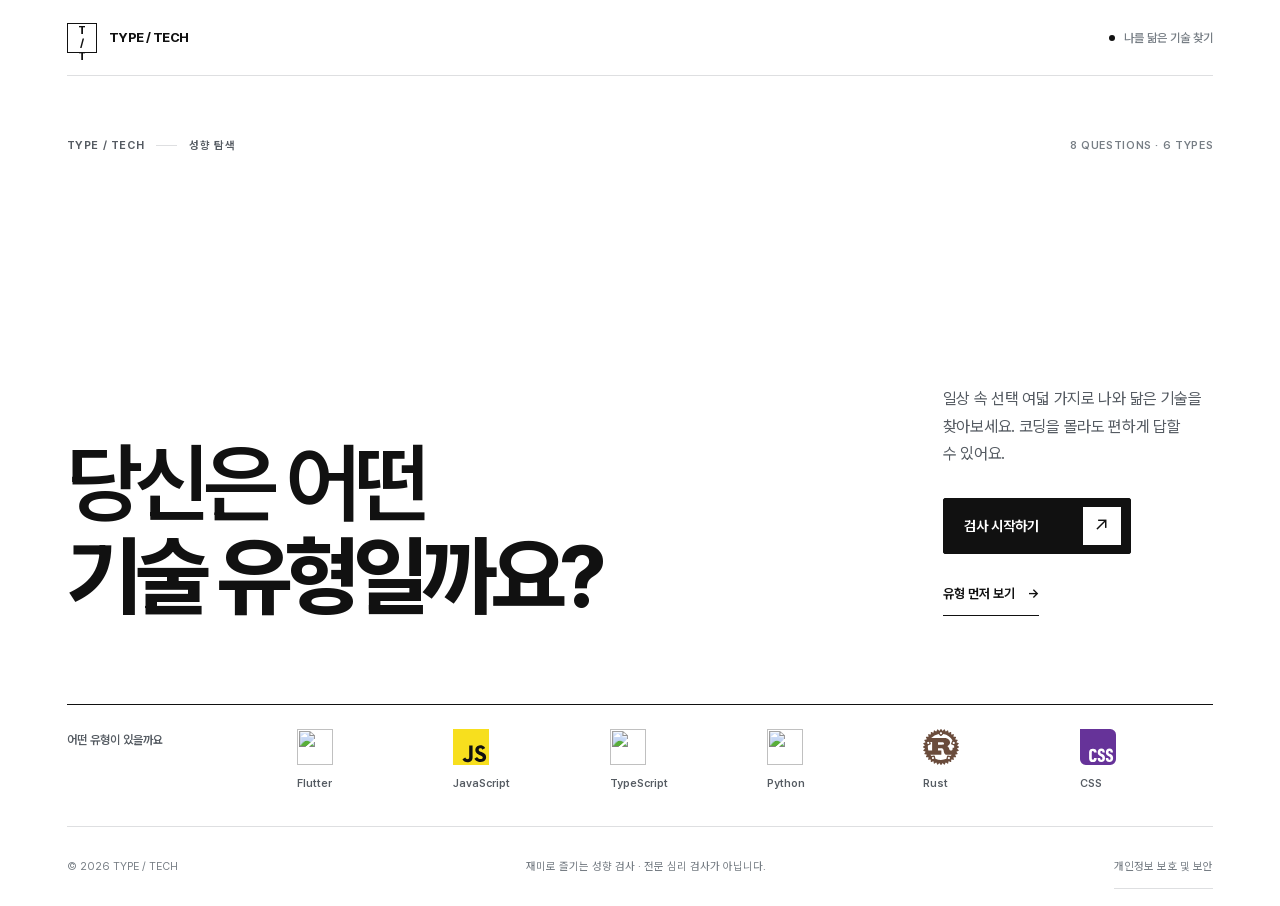
==== index.html @ c96d3335 "Build TYPE/TECH personality quiz" ====
<!doctype html>
<html lang="ko">
<head>
  <meta charset="utf-8">
  <meta name="viewport" content="width=device-width, initial-scale=1">
  <meta name="theme-color" content="#ffffff">
  <meta name="description" content="일상 속 선택으로 알아보는 나의 개발 기술 유형. 코딩을 몰라도 즐길 수 있는 8문항 성향 검사.">
  <title>당신은 어떤 기술 유형일까요? | TYPE / TECH</title>
  <link rel="icon" href="assets/favicon.svg" type="image/svg+xml">
  <link rel="stylesheet" href="style.css">
  <script src="script.js" defer></script>
</head>
<body>
  <a class="skip-link" href="#app">본문으로 건너뛰기</a>
  <div class="site-shell">
    <header class="topbar">
      <a class="brand" href="./" aria-label="TYPE / TECH 처음으로"><span class="brand-icon" aria-hidden="true">T<span>/</span>T</span><span class="brand-name">TYPE / TECH</span></a>
      <span class="topbar-note"><span class="signal-dot" aria-hidden="true"></span> 나를 닮은 기술 찾기</span>
    </header>

    <main id="app" class="app" aria-live="polite"></main>

    <footer class="footer">
      <span>© 2026 TYPE / TECH</span>
      <span>재미로 즐기는 성향 검사 · 전문 심리 검사가 아닙니다.</span>
      <a href="privacy.html">개인정보 보호 및 보안</a>
    </footer>
  </div>
</body>
</html>
---- style.css ----
@font-face {
  font-family: Pretendard;
  src: url("assets/fonts/PretendardVariable.woff2") format("woff2");
  font-style: normal;
  font-weight: 100 900;
  font-display: swap;
}

:root {
  color-scheme: light;
  --ink: #111111;
  --soft: #555b62;
  --quiet: #767d84;
  --line: #dedfe1;
  --paper: #ffffff;
  --surface: #f5f5f7;
  --ease: cubic-bezier(.22, .8, .2, 1);
  font-family: Pretendard, "Apple SD Gothic Neo", "Malgun Gothic", sans-serif;
  color: var(--ink);
  background: var(--paper);
  font-synthesis: none;
}

* { box-sizing: border-box; }
html { scroll-behavior: smooth; }
body { min-width: 320px; margin: 0; }
body, button, input, select, textarea { font-family: Pretendard, "Apple SD Gothic Neo", "Malgun Gothic", sans-serif; }
button, a { -webkit-tap-highlight-color: transparent; touch-action: manipulation; }
button { font: inherit; cursor: pointer; }
a { color: inherit; }
h1, h2, h3, p { margin: 0; }
img { display: block; }
[tabindex="-1"]:focus { outline: none; }
button:focus-visible, a:focus-visible { outline: 2px solid var(--ink); outline-offset: 4px; }
.skip-link { position: absolute; z-index: 10; top: -80px; left: 20px; padding: 12px 16px; background: var(--ink); color: #fff; text-decoration: none; }
.skip-link:focus { top: 12px; }
.sr-only { position: absolute; width: 1px; height: 1px; padding: 0; margin: -1px; overflow: hidden; clip: rect(0, 0, 0, 0); white-space: nowrap; border: 0; }

.site-shell { width: min(100%, 1600px); min-height: 100svh; display: flex; flex-direction: column; margin: 0 auto; padding: 0 clamp(20px, 5.2vw, 82px); }
.topbar { height: 76px; flex: none; display: flex; align-items: center; justify-content: space-between; gap: 24px; border-bottom: 1px solid var(--line); }
.brand { min-height: 44px; display: inline-flex; align-items: center; gap: 12px; text-decoration: none; transition: opacity .18s ease; }
.brand:hover { opacity: .67; }
.brand:active { opacity: .45; transition-duration: .06s; }
.brand-icon { width: 30px; height: 30px; display: grid; place-items: center; border: 1px solid var(--ink); color: var(--ink); font-size: 11px; font-weight: 760; letter-spacing: -.09em; }
.brand-icon span { margin-inline: 1px; }
.brand-name { font-size: 13px; font-weight: 740; letter-spacing: -.04em; }
.topbar-note { display: inline-flex; align-items: center; gap: 9px; color: var(--quiet); font-size: 12px; font-weight: 520; }
.signal-dot { width: 6px; height: 6px; border-radius: 50%; background: var(--ink); }
.app { flex: 1; width: 100%; }
.app > section { animation: stage-in .34s var(--ease) both; }
.eyebrow { display: inline-flex; align-items: center; gap: 12px; color: var(--soft); font-size: 11px; font-weight: 650; letter-spacing: .055em; }
.eyebrow-number { color: var(--ink); font-weight: 800; }
.eyebrow-divider { width: 21px; height: 1px; background: var(--line); }

.primary-button { min-height: 56px; display: inline-flex; align-items: center; justify-content: space-between; gap: 44px; padding: 0 9px 0 20px; border: 1px solid var(--ink); border-radius: 2px; background: var(--ink); color: #fff; font-size: 14px; font-weight: 650; transition: background .18s ease, transform .18s var(--ease); }
.primary-button:hover { background: #303030; }
.primary-button:active { background: #414141; transform: scale(.98); transition-duration: .06s; }
.button-arrow { width: 38px; height: 38px; display: grid; place-items: center; background: #fff; color: var(--ink); font-size: 19px; font-weight: 400; }
.link-button, .text-button { min-height: 44px; padding: 0; border: 0; background: transparent; color: var(--ink); font-size: 13px; font-weight: 640; text-align: left; transition: opacity .18s ease, transform .18s var(--ease); }
.link-button { display: inline-flex; align-items: center; gap: 12px; border-bottom: 1px solid var(--ink); }
.link-button:hover, .text-button:hover { opacity: .58; }
.link-button:active, .text-button:active { transform: scale(.975); transition-duration: .06s; }

/* Landing: one editorial frame and a quiet logo index. */
.intro { min-height: min(760px, calc(100svh - 150px)); display: flex; flex-direction: column; padding: clamp(48px, 7vh, 94px) 0 36px; }
.intro-top { display: flex; justify-content: space-between; align-items: center; gap: 16px; }
.intro-edition { color: var(--quiet); font-size: 11px; font-weight: 570; letter-spacing: .06em; font-variant-numeric: tabular-nums; }
.intro-content { flex: 1; display: grid; grid-template-columns: minmax(0, 1.65fr) minmax(250px, .55fr); align-items: end; gap: clamp(28px, 5vw, 90px); padding: 68px 0 80px; }
.intro h1 { max-width: 1000px; font-size: clamp(58px, 6.8vw, 108px); font-weight: 610; line-height: 1.075; letter-spacing: -.075em; word-break: keep-all; text-wrap: balance; }
.intro h1 em { font-style: normal; font-weight: 760; }
.intro-side { max-width: 330px; padding-bottom: 8px; }
.intro-copy { color: var(--soft); font-size: clamp(16px, 1.2vw, 18px); line-height: 1.72; letter-spacing: -.018em; word-break: keep-all; text-wrap: pretty; }
.action-row { display: flex; flex-direction: column; align-items: flex-start; gap: 18px; margin-top: 30px; }
.intro-types { display: grid; grid-template-columns: 200px minmax(0, 1fr); align-items: center; gap: 30px; border-top: 1px solid var(--ink); padding: 24px 0 0; }
.intro-types-label { align-self: start; padding-top: 4px; color: var(--soft); font-size: 12px; font-weight: 600; }
.intro-types-list { display: grid; grid-template-columns: repeat(6, minmax(0, 1fr)); gap: clamp(10px, 1.8vw, 28px); }
.intro-type { min-width: 0; display: flex; flex-direction: column; align-items: flex-start; gap: 12px; }
.intro-type img { width: 36px; height: 36px; object-fit: contain; }
.intro-type span { overflow: hidden; max-width: 100%; color: var(--soft); font-size: 11px; font-weight: 570; text-overflow: ellipsis; white-space: nowrap; }
.intro-type img[src$="javascript.svg"], .type-logo img[src$="javascript.svg"], .result-art img[src$="javascript.svg"] { background: #111; }

/* Question: a clear reading order and one line per answer. */
.quiz { max-width: 1240px; margin: 0 auto; padding: clamp(54px, 7vw, 100px) 0 90px; }
.quiz-top { display: flex; align-items: end; justify-content: space-between; gap: 16px; margin-bottom: 22px; }
.quiz-top-label { color: var(--soft); font-size: 12px; font-weight: 600; }
.question-count { display: inline-flex; align-items: flex-end; gap: 5px; white-space: nowrap; font-size: 40px; font-weight: 630; line-height: 1; letter-spacing: -.06em; font-variant-numeric: tabular-nums; }
.count-denominator { padding-bottom: 3px; color: var(--quiet); font-size: 15px; font-weight: 530; letter-spacing: 0; line-height: 1; }
.rolling-number { display: inline-flex; align-items: flex-start; flex: none; height: 1em; line-height: 1em; letter-spacing: 0; white-space: nowrap; }
.rolling-window { display: block; flex: none; width: .61em; height: 1em; overflow: hidden; }
.rolling-track { display: flex; flex-direction: column; width: 100%; transition: transform .42s cubic-bezier(.2, .75, .25, 1); }
.rolling-track > span { display: block; flex: 0 0 1em; width: 100%; height: 1em; line-height: 1em; text-align: center; }
.progress { display: grid; grid-template-columns: repeat(8, 1fr); gap: 4px; }
.progress-segment { height: 2px; background: var(--line); }
.progress-segment.is-filled { background: var(--ink); }
.quiz-body { display: grid; grid-template-columns: minmax(0, .95fr) minmax(0, 1.05fr); gap: clamp(42px, 8vw, 130px); padding-top: clamp(72px, 10vw, 146px); }
.question-label { display: flex; align-items: center; gap: 6px; margin-bottom: 26px; color: var(--quiet); font-size: 11px; font-weight: 650; letter-spacing: .1em; }
.quiz h1 { max-width: 600px; font-size: clamp(42px, 4.9vw, 72px); font-weight: 660; line-height: 1.18; letter-spacing: -.066em; word-break: keep-all; text-wrap: balance; }
.question-help { margin-top: 28px; color: var(--soft); font-size: 15px; line-height: 1.6; }
.answer-block { min-width: 0; }
.answers { border-top: 1px solid var(--ink); }
.answer { width: 100%; min-height: 91px; display: flex; align-items: center; gap: 20px; padding: 16px 8px; border: 0; border-bottom: 1px solid var(--line); border-radius: 0; background: transparent; color: var(--ink); text-align: left; transition: background .16s ease, padding .16s var(--ease); }
.answer:hover { padding-left: 17px; background: var(--surface); }
.answer:active { padding-left: 13px; background: #e9e9ec; transition-duration: .06s; }
.answer.selected { background: var(--surface); }
.answer:focus-visible { position: relative; z-index: 1; outline-offset: -3px; }
.answer-index { width: 30px; flex: none; color: var(--quiet); font-size: 12px; font-weight: 650; font-variant-numeric: tabular-nums; }
.answer-text { flex: 1; font-size: clamp(16px, 1.35vw, 19px); font-weight: 570; line-height: 1.45; word-break: keep-all; }
.answer-arrow { color: var(--quiet); font-size: 19px; font-weight: 350; }
.quiz-nav { display: flex; justify-content: space-between; align-items: center; gap: 16px; padding-top: 22px; }
.text-button:disabled { opacity: .38; cursor: default; transform: none; }
.quiz-hint { color: var(--quiet); font-size: 12px; }

/* Directory: indexed rows, with original marks as the only colour. */
.types-view { max-width: 1240px; margin: 0 auto; padding: clamp(56px, 7vw, 105px) 0 100px; }
.types-heading { display: flex; justify-content: space-between; align-items: end; gap: 40px; margin-bottom: 64px; }
.types-heading h1 { margin-top: 28px; font-size: clamp(60px, 6.6vw, 98px); font-weight: 640; line-height: 1.06; letter-spacing: -.075em; word-break: keep-all; }
.types-intro { max-width: 280px; padding-bottom: 8px; color: var(--soft); font-size: 15px; line-height: 1.7; word-break: keep-all; }
.types-list { border-top: 1px solid var(--ink); }
.type-row { min-height: 138px; display: grid; grid-template-columns: 46px 70px minmax(180px, 1fr) minmax(200px, auto); align-items: center; gap: clamp(18px, 3vw, 42px); padding: 20px 6px; border-bottom: 1px solid var(--line); transition: background .18s ease; }
.type-row:hover { background: #fafafa; }
.type-number { align-self: center; color: var(--quiet); font-size: 11px; font-weight: 590; font-variant-numeric: tabular-nums; }
.type-logo { width: 66px; height: 66px; display: grid; place-items: center; }
.type-logo img { width: 56px; height: 56px; object-fit: contain; }
.type-description h2 { font-size: clamp(27px, 2.7vw, 36px); font-weight: 650; line-height: 1.12; letter-spacing: -.055em; }
.type-description p { margin-top: 8px; color: var(--soft); font-size: 14px; line-height: 1.5; word-break: keep-all; }
.tag-row { display: flex; align-items: center; gap: 7px 16px; flex-wrap: wrap; }
.type-row .tag-row { justify-content: flex-end; }
.tag { color: var(--soft); font-size: 12px; font-weight: 580; white-space: nowrap; }
.tag::before { content: '#'; margin-right: 4px; color: var(--quiet); }
.types-actions { display: flex; align-items: center; flex-wrap: wrap; gap: 22px; padding-top: 42px; }

/* Result: the type name and its real logo carry the composition. */
.result { max-width: 1240px; margin: 0 auto; padding: clamp(56px, 7vw, 105px) 0 90px; }
.result-top { display: flex; justify-content: space-between; align-items: center; gap: 20px; margin-bottom: 34px; }
.result-seal { color: var(--quiet); font-size: 11px; font-weight: 560; letter-spacing: .07em; }
.result-layout { display: grid; grid-template-columns: minmax(0, 1.45fr) minmax(300px, .65fr); border-top: 1px solid var(--ink); border-bottom: 1px solid var(--line); }
.result-identity { min-height: 560px; display: flex; flex-direction: column; align-items: flex-start; padding: clamp(38px, 5vw, 72px) clamp(28px, 5vw, 70px) clamp(42px, 5vw, 66px) 0; }
.result-art { width: 140px; height: 140px; display: grid; place-items: center; margin-bottom: auto; }
.result-art img { width: 112px; height: 112px; object-fit: contain; }
.result-kicker { margin-top: 50px; color: var(--quiet); font-size: 11px; font-weight: 650; letter-spacing: .1em; }
.result h1 { margin-top: 16px; font-size: clamp(52px, 6.1vw, 92px); font-weight: 630; line-height: 1.11; letter-spacing: -.075em; word-break: keep-all; text-wrap: balance; }
.result h1 span { color: var(--type-color, var(--ink)); font-weight: 790; }
.result-lead { margin-top: 22px; color: var(--soft); font-size: clamp(17px, 1.75vw, 23px); font-weight: 520; line-height: 1.5; letter-spacing: -.025em; word-break: keep-all; }
.result-detail { display: flex; flex-direction: column; padding: clamp(38px, 5vw, 72px) 0 clamp(42px, 5vw, 66px) clamp(34px, 5vw, 70px); border-left: 1px solid var(--line); }
.detail-number { color: var(--quiet); font-size: 11px; font-weight: 650; letter-spacing: .08em; }
.result-detail h2 { margin-top: 55px; font-size: clamp(30px, 2.8vw, 42px); font-weight: 660; line-height: 1.2; letter-spacing: -.055em; }
.result-detail > p { margin-top: 24px; color: var(--soft); font-size: 16px; line-height: 1.85; word-break: keep-all; text-wrap: pretty; }
.result-detail .tag-row { margin-top: 24px; }
.result-note { margin-top: auto; padding-top: 38px; color: var(--quiet); font-size: 12px; line-height: 1.6; }
.result-actions { display: flex; align-items: center; flex-wrap: wrap; gap: 18px 24px; padding-top: 32px; }
.secondary-button { min-height: 44px; padding: 0; border: 0; border-bottom: 1px solid var(--ink); border-radius: 0; background: transparent; color: var(--ink); font-size: 13px; font-weight: 640; transition: opacity .18s ease, transform .18s var(--ease); }
.secondary-button:hover { opacity: .58; }
.secondary-button:active { transform: scale(.975); transition-duration: .06s; }
.secondary-button span { margin-left: 10px; font-weight: 400; }
.share-note { min-height: 18px; margin-top: 12px; color: var(--soft); font-size: 12px; }

.footer { min-height: 80px; flex: none; display: flex; justify-content: space-between; align-items: center; flex-wrap: wrap; gap: 8px 20px; border-top: 1px solid var(--line); color: var(--quiet); font-size: 11px; }
.footer a { min-height: 44px; display: inline-flex; align-items: center; text-decoration: none; border-bottom: 1px solid var(--line); transition: color .18s ease; }
.footer a:hover { color: var(--ink); }
.footer a:active { opacity: .55; transition-duration: .06s; }

.privacy-page { width: min(100%, 920px); flex: 1; margin: 0 auto; padding: clamp(62px, 8vw, 120px) 0 110px; }
.privacy-page h1 { margin-top: 27px; font-size: clamp(52px, 6.4vw, 88px); font-weight: 640; line-height: 1.07; letter-spacing: -.075em; }
.privacy-intro { max-width: 560px; margin-top: 30px; color: var(--soft); font-size: 18px; line-height: 1.7; word-break: keep-all; }
.privacy-list { margin-top: 76px; border-top: 1px solid var(--ink); }
.privacy-list section { display: grid; grid-template-columns: 54px 1fr; gap: 24px; padding: 30px 0; border-bottom: 1px solid var(--line); }
.privacy-list section > span { color: var(--quiet); font-size: 12px; font-weight: 630; }
.privacy-list h2 { font-size: 22px; font-weight: 650; letter-spacing: -.04em; }
.privacy-list p { max-width: 620px; margin-top: 11px; color: var(--soft); font-size: 15px; line-height: 1.75; word-break: keep-all; }
.privacy-caption { margin-top: 26px; color: var(--quiet); font-size: 12px; }
.privacy-return { min-height: 44px; display: inline-flex; align-items: center; margin-top: 38px; border-bottom: 1px solid var(--ink); font-size: 14px; font-weight: 650; text-decoration: none; transition: opacity .18s ease, transform .18s var(--ease); }
.privacy-return:hover { opacity: .6; }
.privacy-return:active { transform: scale(.975); transition-duration: .06s; }

@keyframes stage-in { from { opacity: 0; transform: translateY(12px); } to { opacity: 1; transform: translateY(0); } }
@keyframes detail-in { from { opacity: 0; transform: translateY(20px); } to { opacity: 1; transform: translateY(0); } }
.intro-content h1 { animation: detail-in .5s var(--ease) .04s both; }
.intro-side { animation: detail-in .48s var(--ease) .1s both; }
.intro-types { animation: detail-in .46s var(--ease) .17s both; }
.result .result-art { animation: detail-in .4s var(--ease) both; }

@media (max-width: 1050px) {
  .intro-content { grid-template-columns: 1fr; align-items: start; gap: 36px; padding: 70px 0 70px; }
  .intro-side { max-width: 540px; }
  .action-row { flex-direction: row; align-items: center; }
  .intro-types { grid-template-columns: 1fr; gap: 20px; }
  .quiz-body { gap: 50px; }
  .type-row { grid-template-columns: 36px 64px minmax(0, 1fr); }
  .type-row .tag-row { grid-column: 3; justify-content: flex-start; }
  .result-layout { grid-template-columns: minmax(0, 1fr) minmax(280px, .7fr); }
}
@media (max-width: 760px) {
  .site-shell { padding: 0 24px; }
  .topbar { height: 66px; }
  .intro { min-height: 0; padding: 58px 0 38px; }
  .intro h1 { font-size: clamp(52px, 9vw, 76px); }
  .intro-content { padding: 74px 0 80px; }
  .intro-types-list { display: flex; gap: 26px; overflow-x: auto; padding-bottom: 14px; scroll-snap-type: x proximity; }
  .intro-type { min-width: 72px; scroll-snap-align: start; }
  .quiz { padding: 60px 0 80px; }
  .quiz-body { grid-template-columns: 1fr; gap: 50px; padding-top: 74px; }
  .quiz h1 { max-width: 620px; }
  .types-heading { flex-direction: column; align-items: flex-start; gap: 22px; }
  .types-intro { max-width: 520px; }
  .result-layout { grid-template-columns: 1fr; }
  .result-identity { min-height: 480px; padding-right: 0; }
  .result-detail { border-top: 1px solid var(--line); border-left: 0; padding: 48px 0; }
  .result-detail h2 { margin-top: 34px; }
}
@media (max-width: 520px) {
  .site-shell { padding: 0 18px; }
  .topbar { height: 60px; }
  .brand-icon { width: 27px; height: 27px; font-size: 10px; }
  .brand-name { font-size: 12px; }
  .topbar-note { display: none; }
  .intro { padding: 38px 0 28px; }
  .intro-edition { font-size: 9px; }
  .intro-content { gap: 26px; padding: 78px 0 76px; }
  .intro h1 { font-size: clamp(47px, 11vw, 61px); line-height: 1.1; }
  .intro-copy { font-size: 16px; }
  .action-row { flex-direction: column; align-items: stretch; gap: 13px; }
  .intro .primary-button { width: 100%; }
  .intro .link-button { align-self: flex-start; }
  .intro-types { padding-top: 20px; }
  .intro-types-label { font-size: 11px; }
  .intro-type img { width: 32px; height: 32px; }
  .quiz { padding: 42px 0 70px; }
  .quiz-body { gap: 48px; padding-top: 66px; }
  .quiz h1 { font-size: clamp(38px, 9.5vw, 52px); }
  .answer { min-height: 78px; gap: 12px; padding: 12px 4px; }
  .answer:hover { padding-left: 9px; }
  .answer:active { padding-left: 6px; }
  .answer-text { font-size: 16px; }
  .quiz-hint { max-width: 160px; text-align: right; line-height: 1.4; }
  .types-view { padding: 55px 0 74px; }
  .types-heading { margin-bottom: 43px; }
  .types-heading h1 { font-size: 54px; }
  .type-row { grid-template-columns: 24px 50px minmax(0, 1fr); gap: 12px; min-height: 124px; padding: 18px 0; }
  .type-logo { width: 50px; height: 50px; }
  .type-logo img { width: 43px; height: 43px; }
  .type-description h2 { font-size: 25px; }
  .type-description p { font-size: 13px; }
  .type-row .tag-row { gap: 6px 12px; }
  .tag { font-size: 11px; }
  .types-actions { align-items: flex-start; flex-direction: column; gap: 12px; }
  .result { padding: 52px 0 72px; }
  .result-seal { font-size: 9px; text-align: right; }
  .result-identity { min-height: 440px; padding: 42px 0 46px; }
  .result-art { width: 104px; height: 104px; }
  .result-art img { width: 84px; height: 84px; }
  .result h1 { font-size: clamp(48px, 12vw, 64px); }
  .result-lead { font-size: 17px; }
  .result-detail > p { font-size: 15px; }
  .result-actions { align-items: flex-start; flex-direction: column; gap: 12px; }
  .result-actions .primary-button { width: 100%; }
  .footer { min-height: 92px; justify-content: flex-start; align-content: center; gap: 5px 14px; padding: 14px 0; font-size: 10px; }
  .privacy-page { padding: 52px 0 78px; }
  .privacy-page h1 { font-size: 52px; }
  .privacy-intro { font-size: 16px; }
  .privacy-list { margin-top: 52px; }
  .privacy-list section { grid-template-columns: 32px 1fr; gap: 10px; padding: 24px 0; }
  .privacy-list h2 { font-size: 19px; }
}
@media (prefers-reduced-motion: reduce) {
  html { scroll-behavior: auto; }
  *, *::before, *::after { transition-duration: .15s !important; animation-duration: .15s !important; animation-delay: 0s !important; }
  .app > section, .intro-content h1, .intro-side, .intro-types, .result .result-art { animation-name: fade-only; }
  .rolling-track { transition: none !important; }
  .primary-button, .link-button, .text-button, .secondary-button, .answer, .privacy-return { transform: none !important; }
  @keyframes fade-only { from { opacity: 0; } to { opacity: 1; } }
}
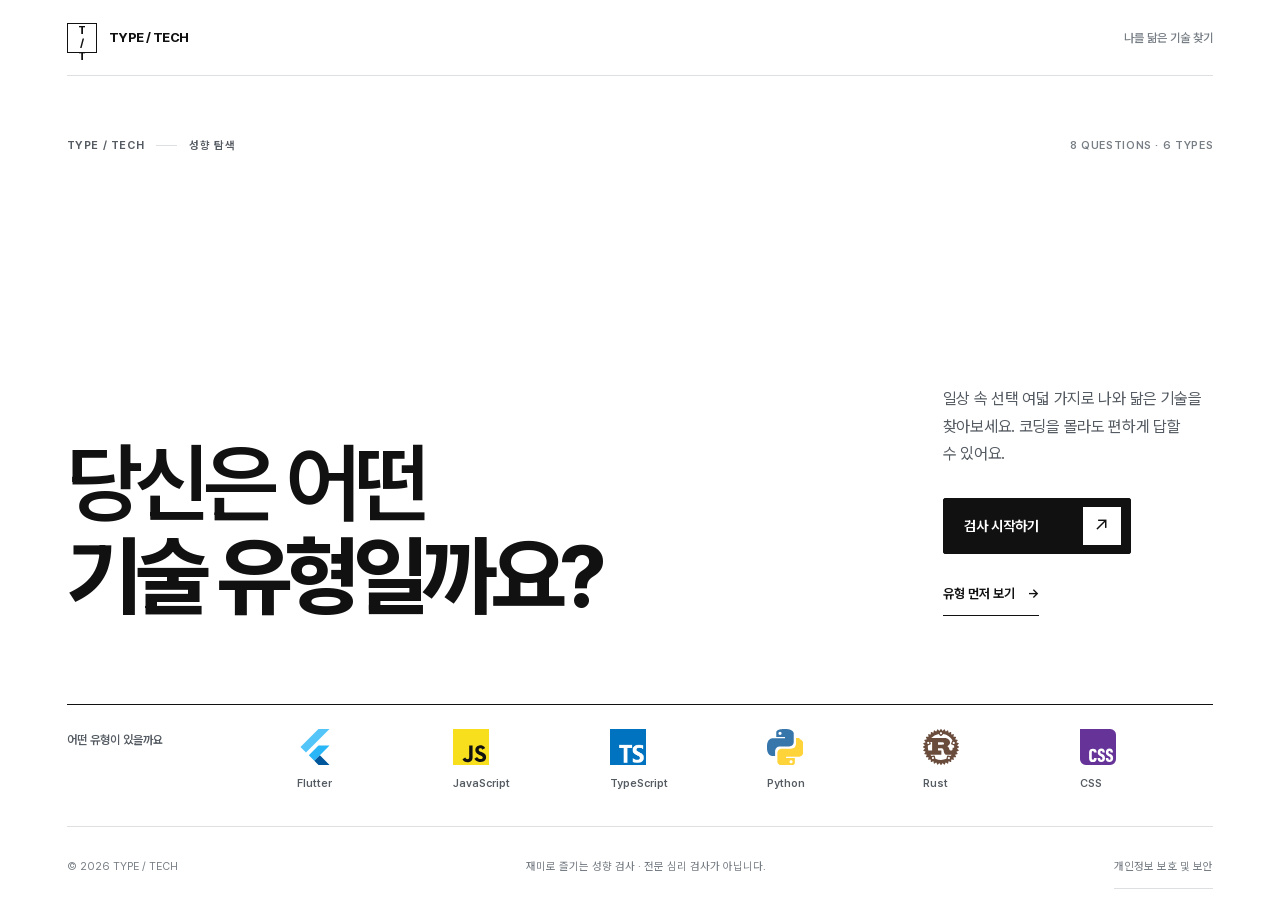
==== commit 602cdd36: "Refine technology branding and result styles" ====
--- a/index.html
+++ b/index.html
@@ -15,7 +15,7 @@
   <div class="site-shell">
     <header class="topbar">
       <a class="brand" href="./" aria-label="TYPE / TECH 처음으로"><span class="brand-icon" aria-hidden="true">T<span>/</span>T</span><span class="brand-name">TYPE / TECH</span></a>
-      <span class="topbar-note"><span class="signal-dot" aria-hidden="true"></span> 나를 닮은 기술 찾기</span>
+      <span class="topbar-note">나를 닮은 기술 찾기</span>
     </header>
 
     <main id="app" class="app" aria-live="polite"></main>
--- a/style.css
+++ b/style.css
@@ -44,8 +44,7 @@
 .brand-icon { width: 30px; height: 30px; display: grid; place-items: center; border: 1px solid var(--ink); color: var(--ink); font-size: 11px; font-weight: 760; letter-spacing: -.09em; }
 .brand-icon span { margin-inline: 1px; }
 .brand-name { font-size: 13px; font-weight: 740; letter-spacing: -.04em; }
-.topbar-note { display: inline-flex; align-items: center; gap: 9px; color: var(--quiet); font-size: 12px; font-weight: 520; }
-.signal-dot { width: 6px; height: 6px; border-radius: 50%; background: var(--ink); }
+.topbar-note { color: var(--quiet); font-size: 12px; font-weight: 520; }
 .app { flex: 1; width: 100%; }
 .app > section { animation: stage-in .34s var(--ease) both; }
 .eyebrow { display: inline-flex; align-items: center; gap: 12px; color: var(--soft); font-size: 11px; font-weight: 650; letter-spacing: .055em; }
@@ -110,10 +109,11 @@
 .text-button:disabled { opacity: .38; cursor: default; transform: none; }
 .quiz-hint { color: var(--quiet); font-size: 12px; }
 
-/* Directory: indexed rows, with original marks as the only colour. */
+/* Directory: indexed rows with the technology names in their own colors. */
 .types-view { max-width: 1240px; margin: 0 auto; padding: clamp(56px, 7vw, 105px) 0 100px; }
 .types-heading { display: flex; justify-content: space-between; align-items: end; gap: 40px; margin-bottom: 64px; }
 .types-heading h1 { margin-top: 28px; font-size: clamp(60px, 6.6vw, 98px); font-weight: 640; line-height: 1.06; letter-spacing: -.075em; word-break: keep-all; }
+.types-gradient { display: inline-block; color: #3178C6; background: linear-gradient(90deg, #54C5F8 0%, #54C5F8 20%, #3178C6 34%, #3178C6 48%, #F7DF1E 62%, #F7DF1E 72%, #663399 86%, #663399 100%); background-clip: text; -webkit-background-clip: text; -webkit-text-fill-color: transparent; }
 .types-intro { max-width: 280px; padding-bottom: 8px; color: var(--soft); font-size: 15px; line-height: 1.7; word-break: keep-all; }
 .types-list { border-top: 1px solid var(--ink); }
 .type-row { min-height: 138px; display: grid; grid-template-columns: 46px 70px minmax(180px, 1fr) minmax(200px, auto); align-items: center; gap: clamp(18px, 3vw, 42px); padding: 20px 6px; border-bottom: 1px solid var(--line); transition: background .18s ease; }
@@ -122,6 +122,10 @@
 .type-logo { width: 66px; height: 66px; display: grid; place-items: center; }
 .type-logo img { width: 56px; height: 56px; object-fit: contain; }
 .type-description h2 { font-size: clamp(27px, 2.7vw, 36px); font-weight: 650; line-height: 1.12; letter-spacing: -.055em; }
+.type-name { color: var(--type-color, var(--ink)); }
+.type--flutter .type-name, .type--python .type-name { display: inline-block; color: var(--type-color, var(--ink)); background-clip: text; -webkit-background-clip: text; -webkit-text-fill-color: transparent; }
+.type--flutter .type-name { background-image: linear-gradient(90deg, #54C5F8 0%, #01579B 100%); }
+.type--python .type-name { background-image: linear-gradient(90deg, #3776AB 0%, #FFD43B 100%); -webkit-text-stroke: .35px #896500; }
 .type-description p { margin-top: 8px; color: var(--soft); font-size: 14px; line-height: 1.5; word-break: keep-all; }
 .tag-row { display: flex; align-items: center; gap: 7px 16px; flex-wrap: wrap; }
 .type-row .tag-row { justify-content: flex-end; }
@@ -137,9 +141,8 @@
 .result-identity { min-height: 560px; display: flex; flex-direction: column; align-items: flex-start; padding: clamp(38px, 5vw, 72px) clamp(28px, 5vw, 70px) clamp(42px, 5vw, 66px) 0; }
 .result-art { width: 140px; height: 140px; display: grid; place-items: center; margin-bottom: auto; }
 .result-art img { width: 112px; height: 112px; object-fit: contain; }
-.result-kicker { margin-top: 50px; color: var(--quiet); font-size: 11px; font-weight: 650; letter-spacing: .1em; }
 .result h1 { margin-top: 16px; font-size: clamp(52px, 6.1vw, 92px); font-weight: 630; line-height: 1.11; letter-spacing: -.075em; word-break: keep-all; text-wrap: balance; }
-.result h1 span { color: var(--type-color, var(--ink)); font-weight: 790; }
+.result h1 span { font-weight: inherit; }
 .result-lead { margin-top: 22px; color: var(--soft); font-size: clamp(17px, 1.75vw, 23px); font-weight: 520; line-height: 1.5; letter-spacing: -.025em; word-break: keep-all; }
 .result-detail { display: flex; flex-direction: column; padding: clamp(38px, 5vw, 72px) 0 clamp(42px, 5vw, 66px) clamp(34px, 5vw, 70px); border-left: 1px solid var(--line); }
 .detail-number { color: var(--quiet); font-size: 11px; font-weight: 650; letter-spacing: .08em; }
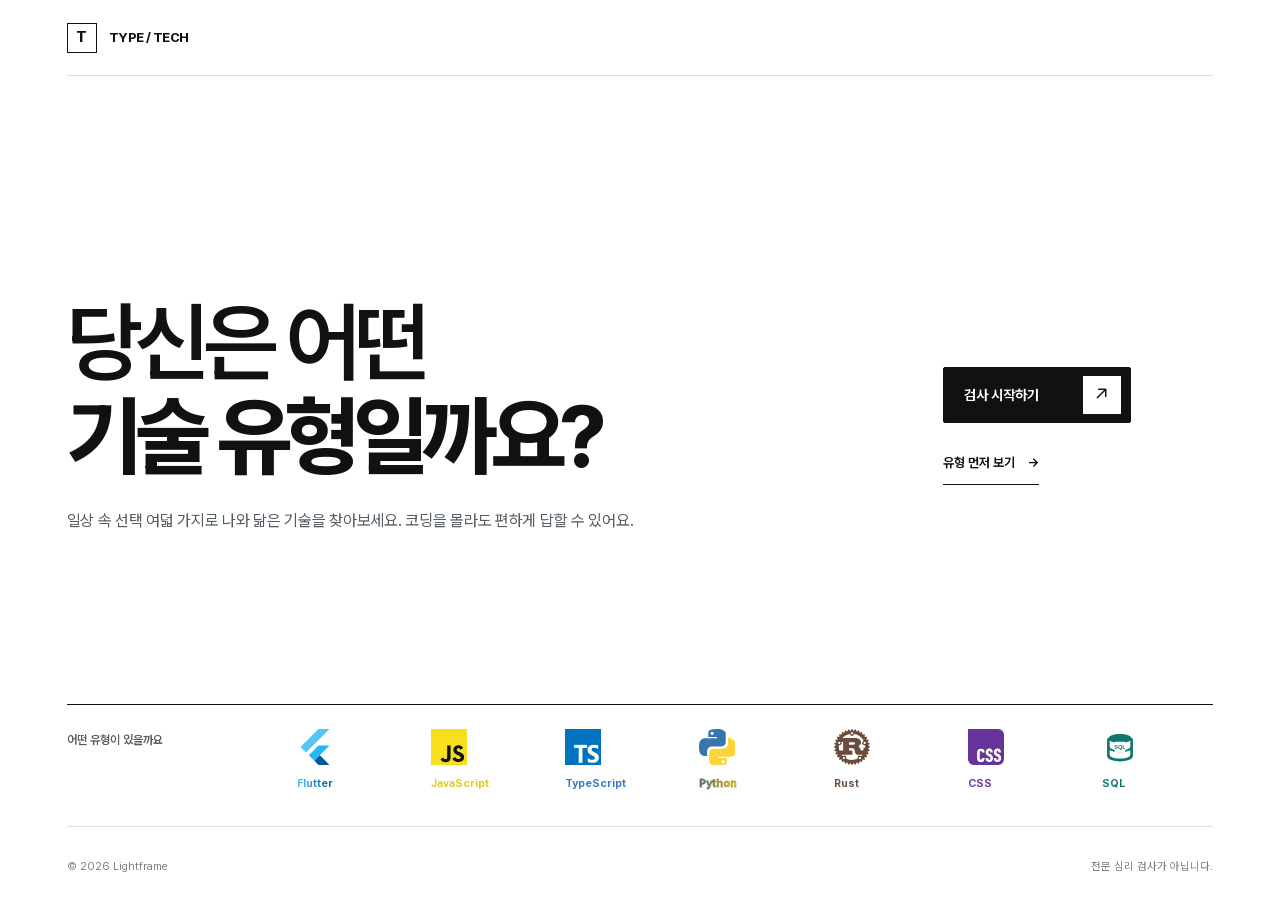
==== commit 03ff1369: "Add SQL type and result explanations" ====
--- a/index.html
+++ b/index.html
@@ -14,16 +14,14 @@
   <a class="skip-link" href="#app">본문으로 건너뛰기</a>
   <div class="site-shell">
     <header class="topbar">
-      <a class="brand" href="./" aria-label="TYPE / TECH 처음으로"><span class="brand-icon" aria-hidden="true">T<span>/</span>T</span><span class="brand-name">TYPE / TECH</span></a>
-      <span class="topbar-note">나를 닮은 기술 찾기</span>
+      <a class="brand" href="./" aria-label="TYPE / TECH 처음으로"><span class="brand-icon" aria-hidden="true">T</span><span class="brand-name">TYPE / TECH</span></a>
     </header>
 
     <main id="app" class="app" aria-live="polite"></main>
 
     <footer class="footer">
-      <span>© 2026 TYPE / TECH</span>
-      <span>재미로 즐기는 성향 검사 · 전문 심리 검사가 아닙니다.</span>
-      <a href="privacy.html">개인정보 보호 및 보안</a>
+      <span>© 2026 Lightframe</span>
+      <span>전문 심리 검사가 아닙니다.</span>
     </footer>
   </div>
 </body>
--- a/style.css
+++ b/style.css
@@ -41,12 +41,9 @@
 .brand { min-height: 44px; display: inline-flex; align-items: center; gap: 12px; text-decoration: none; transition: opacity .18s ease; }
 .brand:hover { opacity: .67; }
 .brand:active { opacity: .45; transition-duration: .06s; }
-.brand-icon { width: 30px; height: 30px; display: grid; place-items: center; border: 1px solid var(--ink); color: var(--ink); font-size: 11px; font-weight: 760; letter-spacing: -.09em; }
-.brand-icon span { margin-inline: 1px; }
+.brand-icon { width: 30px; height: 30px; display: grid; place-items: center; border: 1px solid var(--ink); color: var(--ink); font-size: 15px; font-weight: 760; line-height: 1; }
 .brand-name { font-size: 13px; font-weight: 740; letter-spacing: -.04em; }
-.topbar-note { color: var(--quiet); font-size: 12px; font-weight: 520; }
 .app { flex: 1; width: 100%; }
-.app > section { animation: stage-in .34s var(--ease) both; }
 .eyebrow { display: inline-flex; align-items: center; gap: 12px; color: var(--soft); font-size: 11px; font-weight: 650; letter-spacing: .055em; }
 .eyebrow-number { color: var(--ink); font-weight: 800; }
 .eyebrow-divider { width: 21px; height: 1px; background: var(--line); }
@@ -62,20 +59,20 @@
 
 /* Landing: one editorial frame and a quiet logo index. */
 .intro { min-height: min(760px, calc(100svh - 150px)); display: flex; flex-direction: column; padding: clamp(48px, 7vh, 94px) 0 36px; }
-.intro-top { display: flex; justify-content: space-between; align-items: center; gap: 16px; }
-.intro-edition { color: var(--quiet); font-size: 11px; font-weight: 570; letter-spacing: .06em; font-variant-numeric: tabular-nums; }
-.intro-content { flex: 1; display: grid; grid-template-columns: minmax(0, 1.65fr) minmax(250px, .55fr); align-items: end; gap: clamp(28px, 5vw, 90px); padding: 68px 0 80px; }
+.intro-content { flex: 1; display: grid; grid-template-areas: "title actions" "subtitle actions"; grid-template-columns: minmax(0, 1.65fr) minmax(250px, .55fr); grid-template-rows: auto auto; align-content: center; align-items: end; column-gap: clamp(28px, 5vw, 90px); row-gap: 24px; padding: 68px 0 80px; }
 .intro h1 { max-width: 1000px; font-size: clamp(58px, 6.8vw, 108px); font-weight: 610; line-height: 1.075; letter-spacing: -.075em; word-break: keep-all; text-wrap: balance; }
+.intro-content h1 { grid-area: title; }
 .intro h1 em { font-style: normal; font-weight: 760; }
-.intro-side { max-width: 330px; padding-bottom: 8px; }
-.intro-copy { color: var(--soft); font-size: clamp(16px, 1.2vw, 18px); line-height: 1.72; letter-spacing: -.018em; word-break: keep-all; text-wrap: pretty; }
+.intro-side { grid-area: actions; max-width: 330px; align-self: center; padding-bottom: 8px; }
+.intro-copy { grid-area: subtitle; max-width: 660px; color: var(--soft); font-size: clamp(16px, 1.2vw, 18px); line-height: 1.72; letter-spacing: -.018em; word-break: keep-all; text-wrap: pretty; }
 .action-row { display: flex; flex-direction: column; align-items: flex-start; gap: 18px; margin-top: 30px; }
 .intro-types { display: grid; grid-template-columns: 200px minmax(0, 1fr); align-items: center; gap: 30px; border-top: 1px solid var(--ink); padding: 24px 0 0; }
 .intro-types-label { align-self: start; padding-top: 4px; color: var(--soft); font-size: 12px; font-weight: 600; }
-.intro-types-list { display: grid; grid-template-columns: repeat(6, minmax(0, 1fr)); gap: clamp(10px, 1.8vw, 28px); }
+.intro-types-list { display: grid; grid-template-columns: repeat(7, minmax(0, 1fr)); gap: clamp(10px, 1.8vw, 28px); }
 .intro-type { min-width: 0; display: flex; flex-direction: column; align-items: flex-start; gap: 12px; }
 .intro-type img { width: 36px; height: 36px; object-fit: contain; }
 .intro-type span { overflow: hidden; max-width: 100%; color: var(--soft); font-size: 11px; font-weight: 570; text-overflow: ellipsis; white-space: nowrap; }
+.intro-type .type-name { color: var(--type-color, var(--ink)); font-weight: 650; }
 .intro-type img[src$="javascript.svg"], .type-logo img[src$="javascript.svg"], .result-art img[src$="javascript.svg"] { background: #111; }
 
 /* Question: a clear reading order and one line per answer. */
@@ -86,11 +83,12 @@
 .count-denominator { padding-bottom: 3px; color: var(--quiet); font-size: 15px; font-weight: 530; letter-spacing: 0; line-height: 1; }
 .rolling-number { display: inline-flex; align-items: flex-start; flex: none; height: 1em; line-height: 1em; letter-spacing: 0; white-space: nowrap; }
 .rolling-window { display: block; flex: none; width: .61em; height: 1em; overflow: hidden; }
-.rolling-track { display: flex; flex-direction: column; width: 100%; transition: transform .42s cubic-bezier(.2, .75, .25, 1); }
+.rolling-track { display: flex; flex-direction: column; width: 100%; transition: transform .48s cubic-bezier(.2, .75, .25, 1); }
 .rolling-track > span { display: block; flex: 0 0 1em; width: 100%; height: 1em; line-height: 1em; text-align: center; }
 .progress { display: grid; grid-template-columns: repeat(8, 1fr); gap: 4px; }
-.progress-segment { height: 2px; background: var(--line); }
-.progress-segment.is-filled { background: var(--ink); }
+.progress-segment { height: 2px; overflow: hidden; background: var(--line); }
+.progress-segment::after { content: ''; display: block; width: 100%; height: 100%; background: var(--ink); transform: scaleX(0); transform-origin: left; transition: transform .44s var(--ease); }
+.progress-segment.is-filled::after { transform: scaleX(1); }
 .quiz-body { display: grid; grid-template-columns: minmax(0, .95fr) minmax(0, 1.05fr); gap: clamp(42px, 8vw, 130px); padding-top: clamp(72px, 10vw, 146px); }
 .question-label { display: flex; align-items: center; gap: 6px; margin-bottom: 26px; color: var(--quiet); font-size: 11px; font-weight: 650; letter-spacing: .1em; }
 .quiz h1 { max-width: 600px; font-size: clamp(42px, 4.9vw, 72px); font-weight: 660; line-height: 1.18; letter-spacing: -.066em; word-break: keep-all; text-wrap: balance; }
@@ -100,7 +98,7 @@
 .answer { width: 100%; min-height: 91px; display: flex; align-items: center; gap: 20px; padding: 16px 8px; border: 0; border-bottom: 1px solid var(--line); border-radius: 0; background: transparent; color: var(--ink); text-align: left; transition: background .16s ease, padding .16s var(--ease); }
 .answer:hover { padding-left: 17px; background: var(--surface); }
 .answer:active { padding-left: 13px; background: #e9e9ec; transition-duration: .06s; }
-.answer.selected { background: var(--surface); }
+.answer.selected { padding-left: 17px; background: #e9e9ec; }
 .answer:focus-visible { position: relative; z-index: 1; outline-offset: -3px; }
 .answer-index { width: 30px; flex: none; color: var(--quiet); font-size: 12px; font-weight: 650; font-variant-numeric: tabular-nums; }
 .answer-text { flex: 1; font-size: clamp(16px, 1.35vw, 19px); font-weight: 570; line-height: 1.45; word-break: keep-all; }
@@ -113,10 +111,11 @@
 .types-view { max-width: 1240px; margin: 0 auto; padding: clamp(56px, 7vw, 105px) 0 100px; }
 .types-heading { display: flex; justify-content: space-between; align-items: end; gap: 40px; margin-bottom: 64px; }
 .types-heading h1 { margin-top: 28px; font-size: clamp(60px, 6.6vw, 98px); font-weight: 640; line-height: 1.06; letter-spacing: -.075em; word-break: keep-all; }
-.types-gradient { display: inline-block; color: #3178C6; background: linear-gradient(90deg, #54C5F8 0%, #54C5F8 20%, #3178C6 34%, #3178C6 48%, #F7DF1E 62%, #F7DF1E 72%, #663399 86%, #663399 100%); background-clip: text; -webkit-background-clip: text; -webkit-text-fill-color: transparent; }
+.types-gradient { display: inline-block; color: #3178C6; background: linear-gradient(90deg, #54C5F8 0%, #54C5F8 18%, #3178C6 30%, #3178C6 43%, #F7DF1E 56%, #F7DF1E 67%, #663399 80%, #663399 88%, #0F766E 100%); background-clip: text; -webkit-background-clip: text; -webkit-text-fill-color: transparent; }
 .types-intro { max-width: 280px; padding-bottom: 8px; color: var(--soft); font-size: 15px; line-height: 1.7; word-break: keep-all; }
 .types-list { border-top: 1px solid var(--ink); }
 .type-row { min-height: 138px; display: grid; grid-template-columns: 46px 70px minmax(180px, 1fr) minmax(200px, auto); align-items: center; gap: clamp(18px, 3vw, 42px); padding: 20px 6px; border-bottom: 1px solid var(--line); transition: background .18s ease; }
+.types-view .type-row { animation: detail-in .4s var(--ease) var(--row-delay) both; }
 .type-row:hover { background: #fafafa; }
 .type-number { align-self: center; color: var(--quiet); font-size: 11px; font-weight: 590; font-variant-numeric: tabular-nums; }
 .type-logo { width: 66px; height: 66px; display: grid; place-items: center; }
@@ -146,9 +145,12 @@
 .result-lead { margin-top: 22px; color: var(--soft); font-size: clamp(17px, 1.75vw, 23px); font-weight: 520; line-height: 1.5; letter-spacing: -.025em; word-break: keep-all; }
 .result-detail { display: flex; flex-direction: column; padding: clamp(38px, 5vw, 72px) 0 clamp(42px, 5vw, 66px) clamp(34px, 5vw, 70px); border-left: 1px solid var(--line); }
 .detail-number { color: var(--quiet); font-size: 11px; font-weight: 650; letter-spacing: .08em; }
-.result-detail h2 { margin-top: 55px; font-size: clamp(30px, 2.8vw, 42px); font-weight: 660; line-height: 1.2; letter-spacing: -.055em; }
+.result-detail h2 { margin-top: 0; font-size: clamp(30px, 2.8vw, 42px); font-weight: 660; line-height: 1.2; letter-spacing: -.055em; }
 .result-detail > p { margin-top: 24px; color: var(--soft); font-size: 16px; line-height: 1.85; word-break: keep-all; text-wrap: pretty; }
 .result-detail .tag-row { margin-top: 24px; }
+.tech-explainer { margin-top: 34px; padding-top: 22px; border-top: 1px solid var(--line); }
+.tech-explainer h3 { margin-top: 0; color: var(--type-color); font-size: clamp(19px, 1.8vw, 24px); font-weight: 640; line-height: 1.3; letter-spacing: -.04em; }
+.tech-explainer > p { margin-top: 10px; color: var(--soft); font-size: 14px; line-height: 1.75; word-break: keep-all; text-wrap: pretty; }
 .result-note { margin-top: auto; padding-top: 38px; color: var(--quiet); font-size: 12px; line-height: 1.6; }
 .result-actions { display: flex; align-items: center; flex-wrap: wrap; gap: 18px 24px; padding-top: 32px; }
 .secondary-button { min-height: 44px; padding: 0; border: 0; border-bottom: 1px solid var(--ink); border-radius: 0; background: transparent; color: var(--ink); font-size: 13px; font-weight: 640; transition: opacity .18s ease, transform .18s var(--ease); }
@@ -175,15 +177,20 @@
 .privacy-return:hover { opacity: .6; }
 .privacy-return:active { transform: scale(.975); transition-duration: .06s; }
 
-@keyframes stage-in { from { opacity: 0; transform: translateY(12px); } to { opacity: 1; transform: translateY(0); } }
 @keyframes detail-in { from { opacity: 0; transform: translateY(20px); } to { opacity: 1; transform: translateY(0); } }
+@keyframes art-in { from { opacity: 0; transform: translateY(10px) scale(.94); } to { opacity: 1; transform: translateY(0) scale(1); } }
 .intro-content h1 { animation: detail-in .5s var(--ease) .04s both; }
 .intro-side { animation: detail-in .48s var(--ease) .1s both; }
 .intro-types { animation: detail-in .46s var(--ease) .17s both; }
-.result .result-art { animation: detail-in .4s var(--ease) both; }
+.types-heading { animation: detail-in .46s var(--ease) both; }
+.result .result-art { animation: art-in .52s var(--ease) both; }
+.result-identity h1 { animation: detail-in .48s var(--ease) .08s both; }
+.result-lead { animation: detail-in .46s var(--ease) .14s both; }
+.result-detail { animation: detail-in .48s var(--ease) .18s both; }
+.result-actions { animation: detail-in .44s var(--ease) .22s both; }
 
 @media (max-width: 1050px) {
-  .intro-content { grid-template-columns: 1fr; align-items: start; gap: 36px; padding: 70px 0 70px; }
+  .intro-content { grid-template-areas: "title" "subtitle" "actions"; grid-template-columns: 1fr; grid-template-rows: auto; align-items: start; gap: 24px; padding: 70px 0; }
   .intro-side { max-width: 540px; }
   .action-row { flex-direction: row; align-items: center; }
   .intro-types { grid-template-columns: 1fr; gap: 20px; }
@@ -208,17 +215,15 @@
   .result-layout { grid-template-columns: 1fr; }
   .result-identity { min-height: 480px; padding-right: 0; }
   .result-detail { border-top: 1px solid var(--line); border-left: 0; padding: 48px 0; }
-  .result-detail h2 { margin-top: 34px; }
 }
 @media (max-width: 520px) {
   .site-shell { padding: 0 18px; }
   .topbar { height: 60px; }
   .brand-icon { width: 27px; height: 27px; font-size: 10px; }
   .brand-name { font-size: 12px; }
-  .topbar-note { display: none; }
   .intro { padding: 38px 0 28px; }
   .intro-edition { font-size: 9px; }
-  .intro-content { gap: 26px; padding: 78px 0 76px; }
+  .intro-content { gap: 22px; padding: 78px 0 76px; }
   .intro h1 { font-size: clamp(47px, 11vw, 61px); line-height: 1.1; }
   .intro-copy { font-size: 16px; }
   .action-row { flex-direction: column; align-items: stretch; gap: 13px; }
@@ -254,6 +259,8 @@
   .result h1 { font-size: clamp(48px, 12vw, 64px); }
   .result-lead { font-size: 17px; }
   .result-detail > p { font-size: 15px; }
+  .tech-explainer { margin-top: 28px; padding-top: 20px; }
+  .tech-explainer > p { font-size: 13px; }
   .result-actions { align-items: flex-start; flex-direction: column; gap: 12px; }
   .result-actions .primary-button { width: 100%; }
   .footer { min-height: 92px; justify-content: flex-start; align-content: center; gap: 5px 14px; padding: 14px 0; font-size: 10px; }
@@ -267,8 +274,10 @@
 @media (prefers-reduced-motion: reduce) {
   html { scroll-behavior: auto; }
   *, *::before, *::after { transition-duration: .15s !important; animation-duration: .15s !important; animation-delay: 0s !important; }
-  .app > section, .intro-content h1, .intro-side, .intro-types, .result .result-art { animation-name: fade-only; }
+  .intro-content h1, .intro-side, .intro-types, .types-heading, .types-view .type-row, .result .result-art, .result-identity h1, .result-lead, .result-detail, .result-actions { animation-name: fade-only; }
   .rolling-track { transition: none !important; }
+  .progress-segment::after { transition: opacity .15s !important; transform: none; opacity: 0; }
+  .progress-segment.is-filled::after { opacity: 1; }
   .primary-button, .link-button, .text-button, .secondary-button, .answer, .privacy-return { transform: none !important; }
   @keyframes fade-only { from { opacity: 0; } to { opacity: 1; } }
 }
